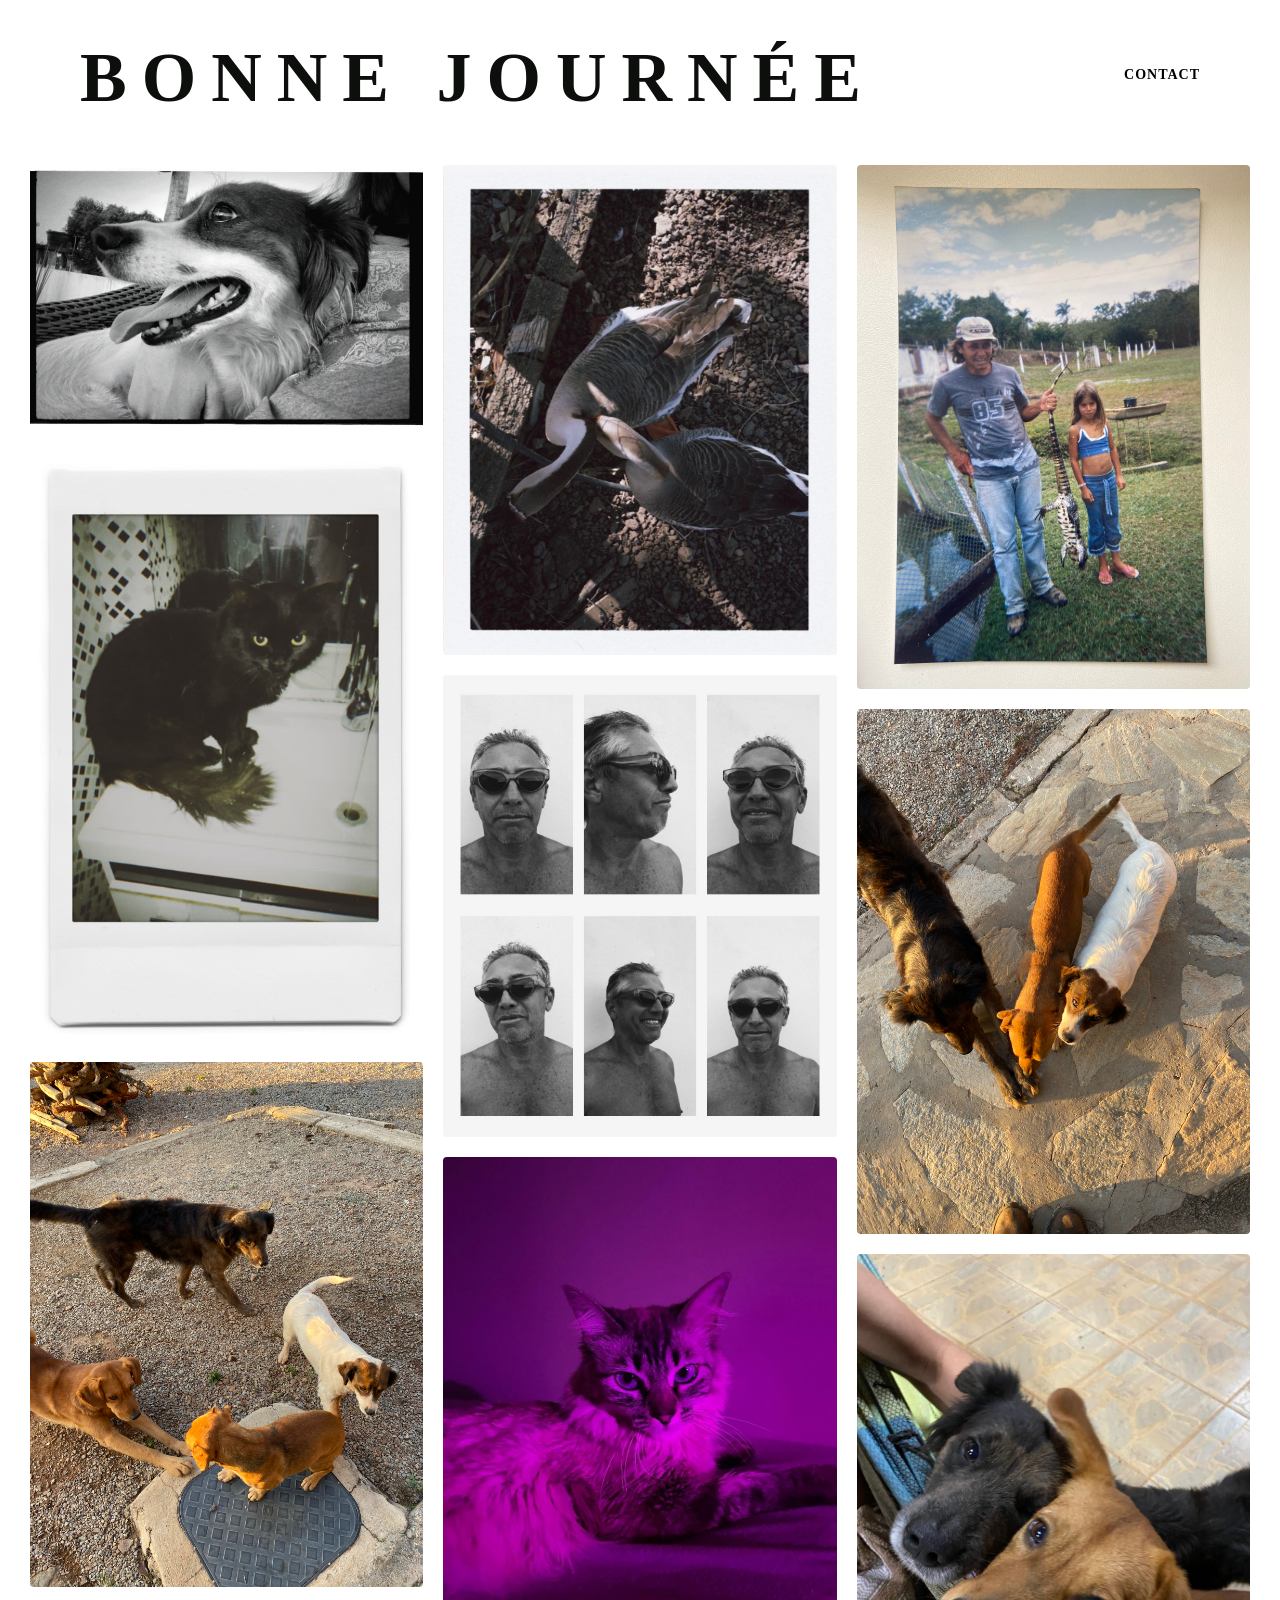
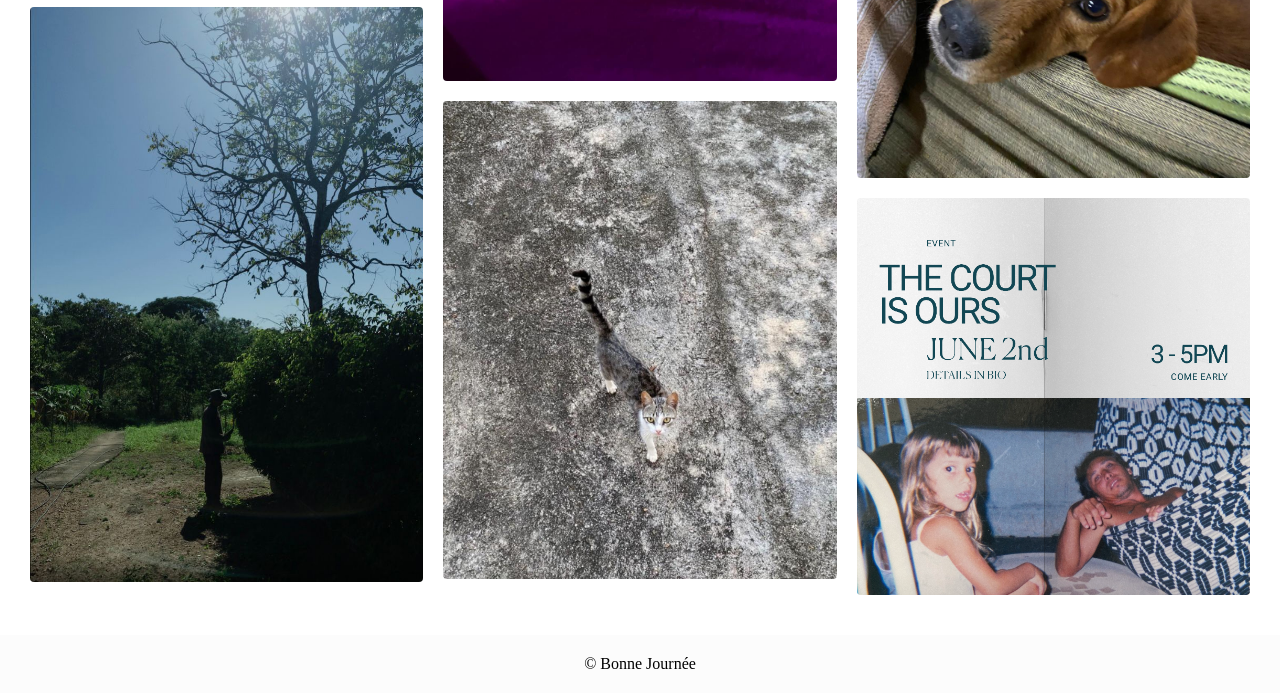
==== index.html @ a4601485 "Alterando espaçamento das imagens" ====
<!DOCTYPE html>
<html lang="pt-br">
<head>
    <meta charset="UTF-8">
    <meta name="viewport" content="width=device-width, initial-scale=1.0">
    <title>bonnejournée</title>

    <!-- OBS: Helvetica Neue não está no Google Fonts — este link não funciona -->
    <!-- Você pode deixar somente Helvetica do sistema -->
    <link rel="stylesheet" href="style.css">
</head>

<body>

    <!-- NAVBAR -->
    <header class="navbar">
        <h1 class="logo">BONNE JOURNÉE</h1>

        <nav class="menu">
            <a href="contact.html">CONTACT</a>
        </nav>
    </header>

    <!-- GALERIA -->
    <section class="gallery">
        <img src="src/susinha.jpg" class="img-box" alt="Foto da galeria 1">
        <img src="src/negao.jpeg" class="img-box" alt="Foto da galeria 2">
        <img src="src/4 dogs.jpeg" class="img-box" alt="Foto da galeria 1">
        <img src="src/gil.jpeg" class="img-box" alt="Foto da galeria 2">
        <img src="src/patos.jpeg" class="img-box" alt="Foto da galeria 1">
        <img src="src/WhatsApp Image 2026-01-25 at 14.37.03.jpeg" class="img-box" alt="Foto da galeria 2">
        <img src="src/sisinhaneon.jpeg" class="img-box" alt="Foto da galeria 1">
        <img src="src/shoshana.jpeg" class="img-box" alt="Foto da galeria 2">
        <img src="src/image13.jpeg" class="img-box" alt="Foto da galeria 1">
        <img src="src/image2.jpeg" class="img-box" alt="Foto da galeria 2">
        <img src="src/dogsrede.jpeg" class="img-box" alt="Foto da galeria 1">
        <img src="src/image9 (1).png" class="img-box" alt="Foto da galeria 2">
    </section>

    <!-- FOOTER -->
    <footer>
        <p>© Bonne Journée </p>
    </footer>

</body>
</html>
---- style.css ----
/* Reset básico */
* {
    margin: 0;
    padding: 0;
    box-sizing: border-box;
}

body {
    display: flex;
    flex-direction: column;
    min-height: 100vh; /* Faz com que a página ocupe 100% da altura da tela */
}

/* NAVBAR */
.navbar {
    width: 100%;
    padding: 40px 80px 20px 80px;
    display: flex;
    justify-content: space-between;
    align-items: flex-start;
}

/* TÍTULO */
.logo {
    font-size: 70px;
    font-weight: 700;
    letter-spacing: 15px;
    color: #0c0f0b;
    line-height: 75px;
}

/* MENU */
.menu {
    margin-top: 25px;
}

.menu a {
    text-decoration: none;
    color: black;
    font-size: 14px;
    font-weight: 600;
    margin-left: 25px;
    letter-spacing: 1px;
    transition: opacity 0.3s ease;
}

.menu a:hover {
    opacity: 0.6;
}

.gallery {
    column-count: 3;        /* número de colunas */
    column-gap: 20px;       /* espaçamento entre colunas */
    padding: 30px;
}

.img-box {
    width: 100%;
    margin-bottom: 20px;
    border-radius: 4px;
    display: block;
}

/* PÁGINA DE CONTATO CENTRALIZADA */
.contact-container {
    width: 100%;
    height: calc(100vh - 150px); /* deixa espaço para a navbar */
    
    display: flex;
    flex-direction: column;
    justify-content: center;   /* centraliza vertical */
    align-items: center;       /* centraliza horizontal */
    text-align: center;
}


.contact-container h2 {
    font-size: 40px;
    margin-bottom: 20px;
    letter-spacing: 3px;
}

footer {
    margin-top: auto; /* Faz com que o footer vá para o final da página */
    text-align: center;
    padding: 20px 0;
    font-size: 16px;
    background-color: #f8f8f867;
}

/* RESPONSIVIDADE */
@media (max-width: 900px) {
    .logo {
        font-size: 45px;
        letter-spacing: 10px;
        line-height: 50px;
    }

    .navbar {
        padding: 20px 40px;
    }

    .menu a {
        margin-left: 15px;
        font-size: 13px;
    }

    .img-box {
        width: 100%;
    }

    .gallery {
        flex-direction: column;
        padding: 20px;
    }
}

@media (max-width: 600px) {
    .logo {
        font-size: 32px;
        letter-spacing: 5px;
    }
}

@media (max-width: 900px) {
    .gallery {
        column-count: 2;
    }
}

@media (max-width: 600px) {
    .gallery {
        column-count: 1;
    }
}
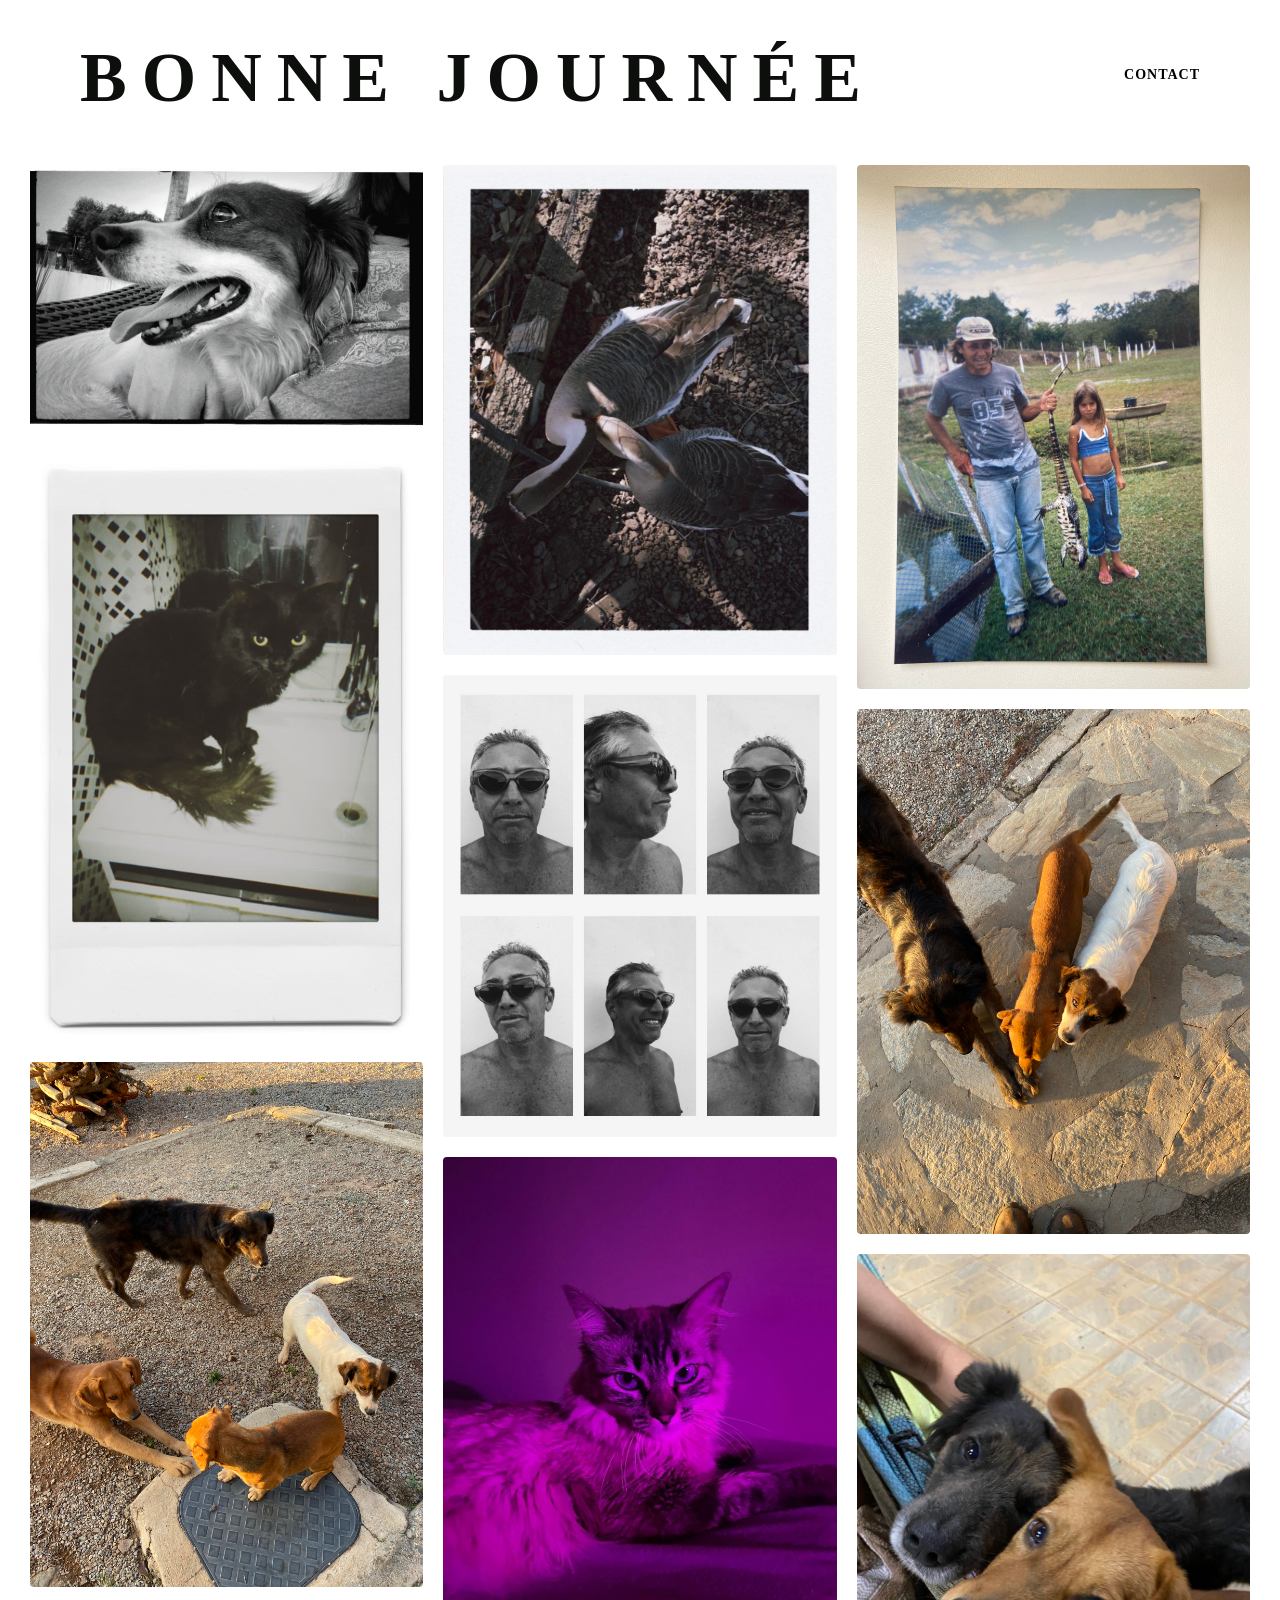
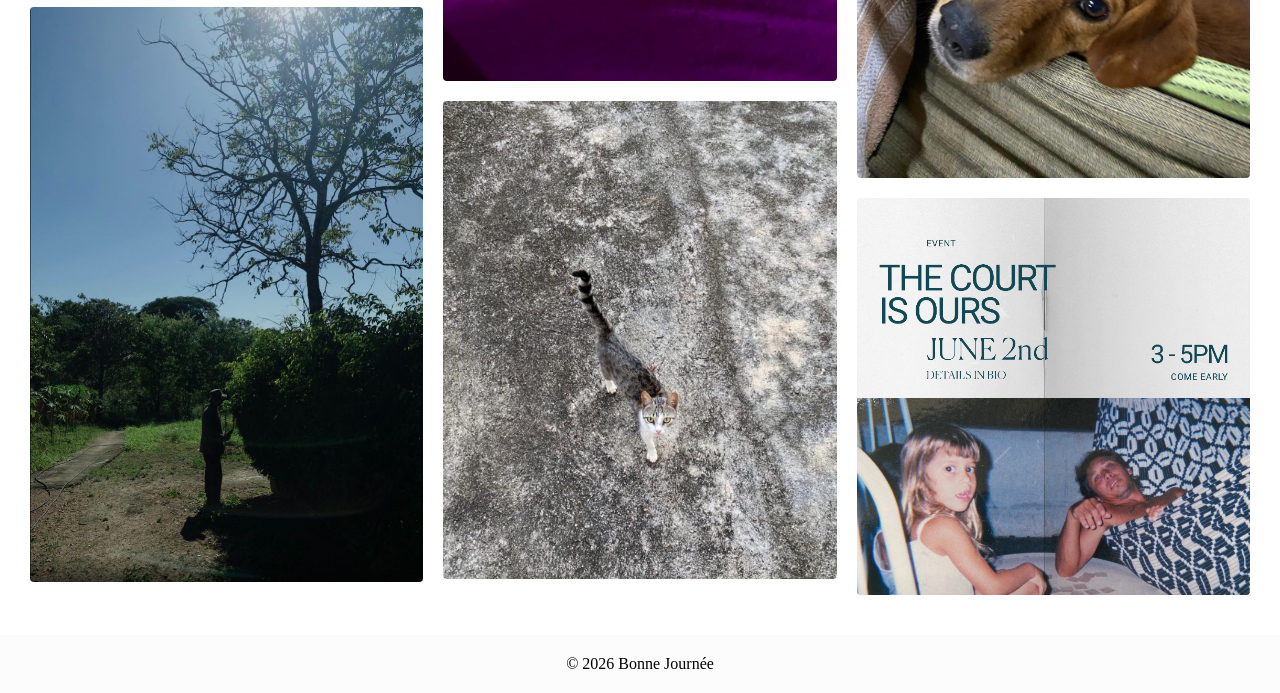
==== commit 250bbdf3: "add publication date" ====
--- a/index.html
+++ b/index.html
@@ -39,7 +39,7 @@
 
     <!-- FOOTER -->
     <footer>
-        <p>© Bonne Journée </p>
+        <p>© 2026 Bonne Journée </p>
     </footer>
 
 </body>
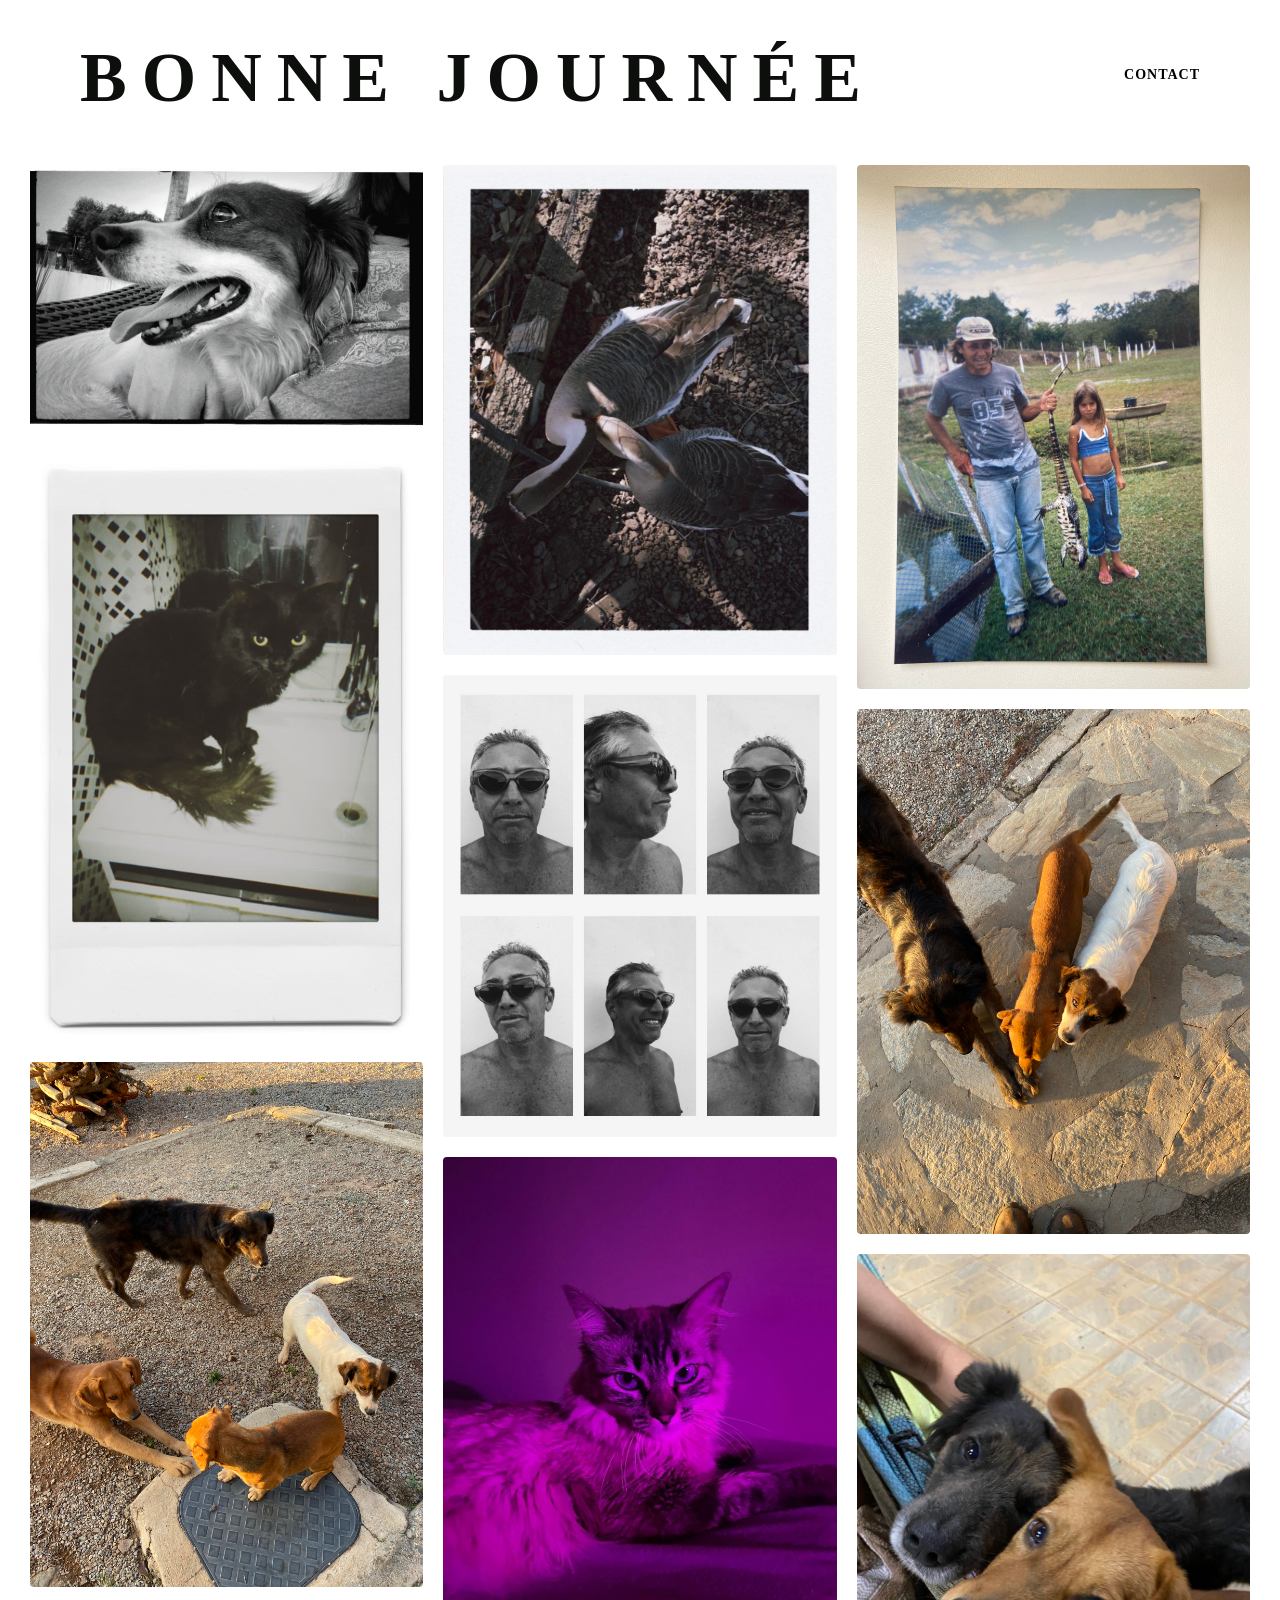
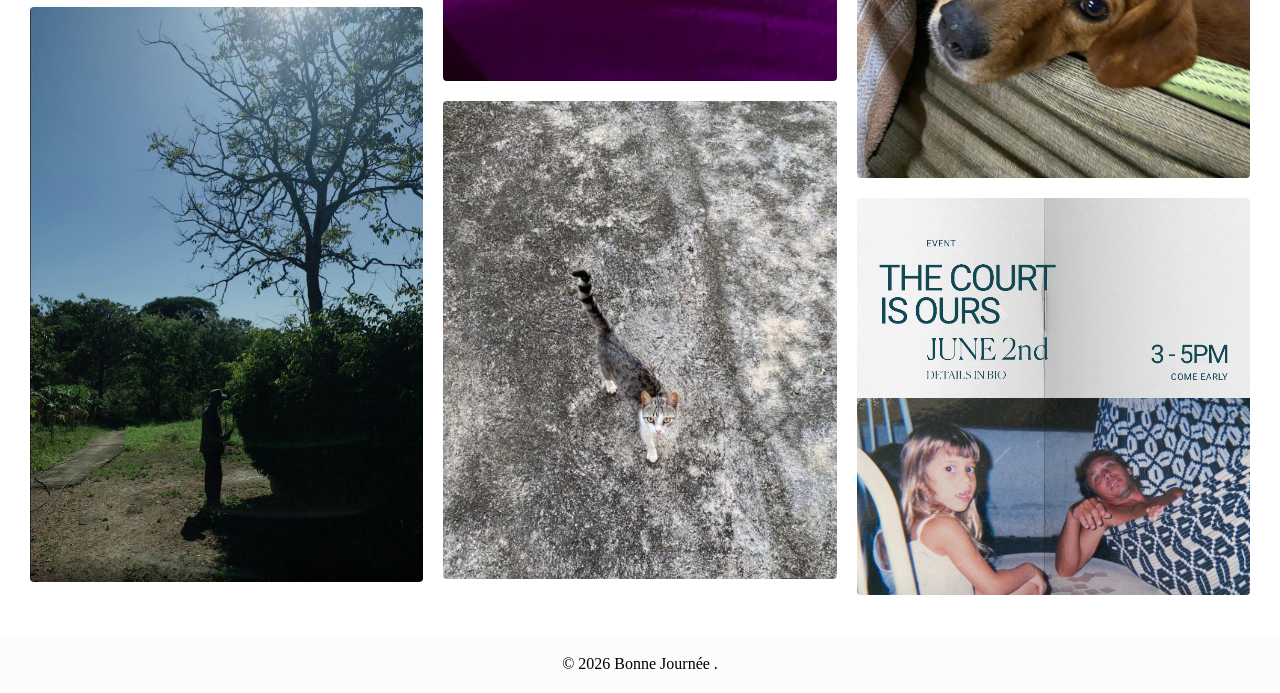
==== commit 4956821e: "att" ====
--- a/index.html
+++ b/index.html
@@ -39,7 +39,14 @@
 
     <!-- FOOTER -->
     <footer>
-        <p>© 2026 Bonne Journée </p>
+        <p>© 2026 Bonne Journée .
+
+
+
+
+
+            
+        </p>
     </footer>
 
 </body>
--- a/style.css
+++ b/style.css
@@ -133,3 +133,4 @@
         column-count: 1;
     }
 }
+
